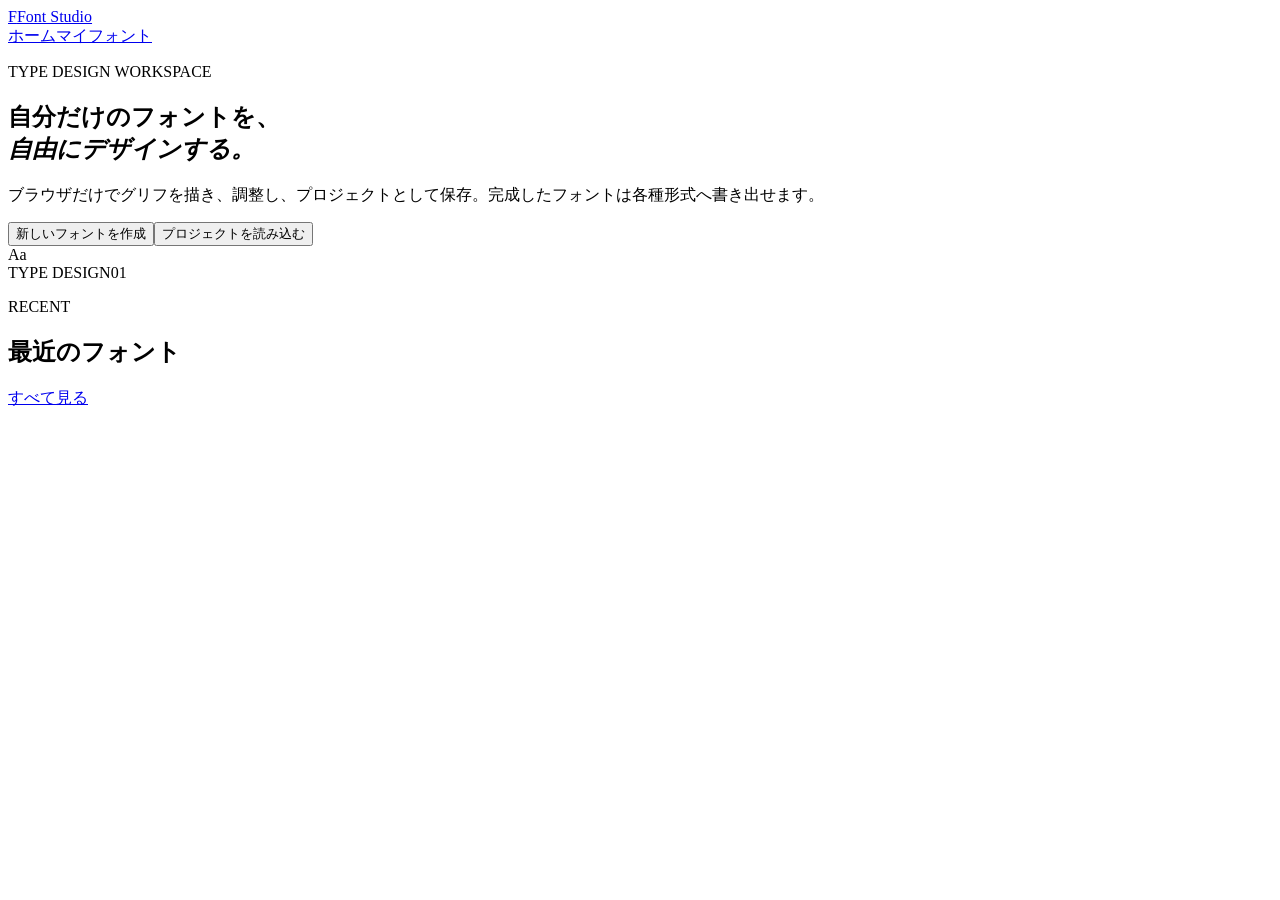
==== index.html @ 00878300 "Add files via upload" ====
<!doctype html>
<html lang="ja">
<head>
<meta charset="UTF-8">
<meta name="viewport" content="width=device-width,initial-scale=1">
<title>Font Studio</title>
<link rel="stylesheet" href="css/style.css">
</head>
<body>
<header class="topbar">
  <a class="brand" href="index.html"><span class="brand-mark">F</span><span>Font Studio</span></a>
  <nav><a class="active" href="index.html">ホーム</a><a href="mypage.html">マイフォント</a></nav>
</header>
<main class="home">
  <section class="hero">
    <div>
      <p class="eyebrow">TYPE DESIGN WORKSPACE</p>
      <h1>自分だけのフォントを、<br><em>自由にデザインする。</em></h1>
      <p class="lead">ブラウザだけでグリフを描き、調整し、プロジェクトとして保存。完成したフォントは各種形式へ書き出せます。</p>
      <div class="actions"><button class="primary" onclick="newFont()">新しいフォントを作成</button><button onclick="document.getElementById('import').click()">プロジェクトを読み込む</button><input id="import" type="file" accept=".json" hidden></div>
    </div>
    <div class="hero-card"><div class="hero-glyph">Aa</div><div class="hero-card-bottom"><span>TYPE DESIGN</span><span>01</span></div></div>
  </section>
  <section class="section">
    <div class="section-head"><div><p class="eyebrow">RECENT</p><h2>最近のフォント</h2></div><a href="mypage.html">すべて見る</a></div>
    <div id="recent" class="font-grid"></div>
  </section>
</main>
<script src="js/app.js"></script>
</body></html>
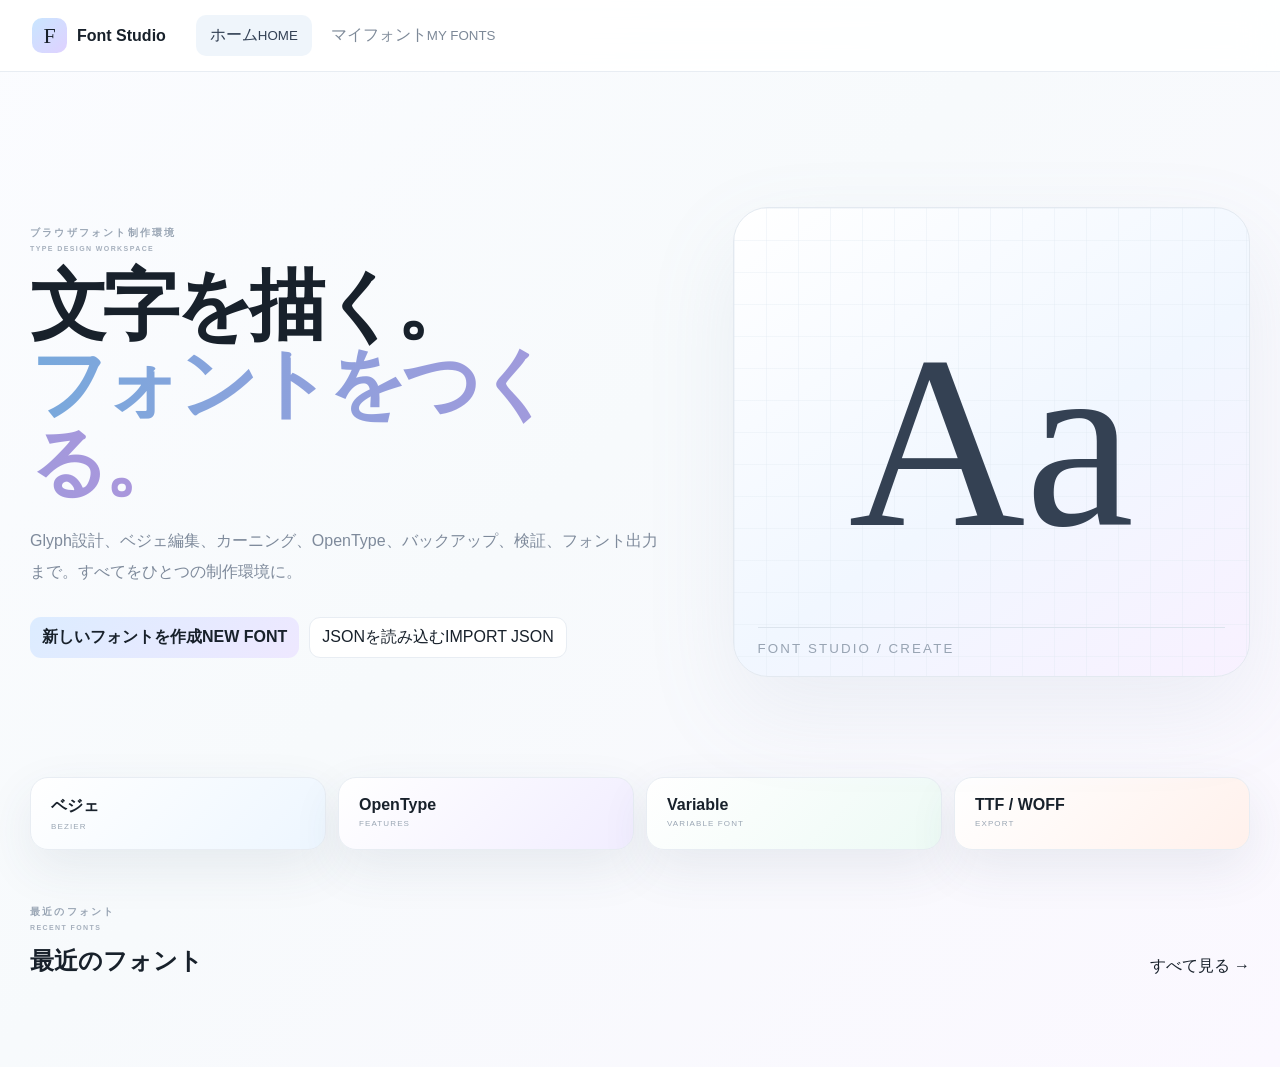
==== commit bf8c4ec5: "Add files via upload" ====
--- a/index.html
+++ b/index.html
@@ -1,30 +1 @@
-<!doctype html>
-<html lang="ja">
-<head>
-<meta charset="UTF-8">
-<meta name="viewport" content="width=device-width,initial-scale=1">
-<title>Font Studio</title>
-<link rel="stylesheet" href="css/style.css">
-</head>
-<body>
-<header class="topbar">
-  <a class="brand" href="index.html"><span class="brand-mark">F</span><span>Font Studio</span></a>
-  <nav><a class="active" href="index.html">ホーム</a><a href="mypage.html">マイフォント</a></nav>
-</header>
-<main class="home">
-  <section class="hero">
-    <div>
-      <p class="eyebrow">TYPE DESIGN WORKSPACE</p>
-      <h1>自分だけのフォントを、<br><em>自由にデザインする。</em></h1>
-      <p class="lead">ブラウザだけでグリフを描き、調整し、プロジェクトとして保存。完成したフォントは各種形式へ書き出せます。</p>
-      <div class="actions"><button class="primary" onclick="newFont()">新しいフォントを作成</button><button onclick="document.getElementById('import').click()">プロジェクトを読み込む</button><input id="import" type="file" accept=".json" hidden></div>
-    </div>
-    <div class="hero-card"><div class="hero-glyph">Aa</div><div class="hero-card-bottom"><span>TYPE DESIGN</span><span>01</span></div></div>
-  </section>
-  <section class="section">
-    <div class="section-head"><div><p class="eyebrow">RECENT</p><h2>最近のフォント</h2></div><a href="mypage.html">すべて見る</a></div>
-    <div id="recent" class="font-grid"></div>
-  </section>
-</main>
-<script src="js/app.js"></script>
-</body></html>+<!doctype html><html lang="ja"><head><meta charset="utf-8"><meta name="viewport" content="width=device-width,initial-scale=1"><meta name="theme-color" content="#f8fafc"><title>Font Studio</title><link rel="stylesheet" href="css/style.css"><link rel="stylesheet" href="css/studio.css"></head><body><header class="topbar"><a class="brand" href="index.html"><b>F</b><span>Font Studio</span></a><nav><a class="active" href="index.html">ホーム<small>HOME</small></a><a href="mypage.html">マイフォント<small>MY FONTS</small></a></nav></header><main class="home"><section class="hero"><div><p class="eyebrow">ブラウザフォント制作環境<span>TYPE DESIGN WORKSPACE</span></p><h1>文字を描く。<br><em>フォントをつくる。</em></h1><p class="lead">Glyph設計、ベジェ編集、カーニング、OpenType、バックアップ、検証、フォント出力まで。すべてをひとつの制作環境に。</p><div class="actions"><button class="primary" onclick="newFont()">新しいフォントを作成<span>NEW FONT</span></button><button onclick="document.querySelector('#import').click()">JSONを読み込む<span>IMPORT JSON</span></button><input id="import" type="file" accept=".json" hidden></div></div><div class="hero-art"><div>Aa</div><small>FONT STUDIO / CREATE</small></div></section><section class="feature-strip"><div><b>ベジェ</b><small>BEZIER</small></div><div><b>OpenType</b><small>FEATURES</small></div><div><b>Variable</b><small>VARIABLE FONT</small></div><div><b>TTF / WOFF</b><small>EXPORT</small></div></section><section class="section"><div class="section-head"><div><p class="eyebrow">最近のフォント<span>RECENT FONTS</span></p><h2>最近のフォント</h2></div><a href="mypage.html">すべて見る →</a></div><div id="recent" class="font-grid"></div></section></main><script src="js/app.js"></script><script src="js/studio.js"></script></body></html>
--- a/css/style.css
+++ b/css/style.css
@@ -0,0 +1,21 @@
+*{box-sizing:border-box}html,body{margin:0;min-height:100%;font-family:Inter,-apple-system,BlinkMacSystemFont,"Hiragino Sans","Yu Gothic",sans-serif;color:#293648;background:#fbfcff}body:before{content:"";position:fixed;inset:0;z-index:-2;background:radial-gradient(circle at 5% 5%,#eaf6ff 0,transparent 25%),radial-gradient(circle at 95% 10%,#f4edff 0,transparent 28%),radial-gradient(circle at 70% 100%,#ecfff7 0,transparent 30%)}button,input,select,textarea{font:inherit}button{border:1px solid #e0e7ef;background:#fff;color:#354255;border-radius:11px;padding:10px 14px;cursor:pointer;transition:.18s}button:hover{border-color:#c6d4e3;transform:translateY(-1px);box-shadow:0 10px 25px #7187a31a}a{text-decoration:none;color:inherit}.primary{border:0;background:linear-gradient(135deg,#c5e2ff,#dfd0ff);font-weight:750}.topbar,.editor-top{height:72px;display:flex;align-items:center;padding:0 32px;background:#ffffffdf;border-bottom:1px solid #e8edf3;backdrop-filter:blur(18px);position:sticky;top:0;z-index:30}.brand{display:flex;gap:10px;align-items:center;font-weight:800}.brand b{display:grid;place-items:center;width:35px;height:35px;border-radius:10px;background:linear-gradient(135deg,#c9e6ff,#dfd1ff);font:22px Georgia}.topbar nav{display:flex;gap:5px;margin-left:30px}.topbar nav a{padding:10px 14px;color:#7d8998;border-radius:10px}.topbar nav a.active,.topbar nav a:hover{background:#eff5fb;color:#334155}.home,.page{max-width:1280px;margin:auto;padding:65px 30px}.hero{min-height:610px;display:grid;grid-template-columns:1.1fr .9fr;gap:70px;align-items:center}.eyebrow{font-size:10px;letter-spacing:.22em;font-weight:850;color:#9aa6b5;margin:0 0 13px}.hero h1,h1{font-size:clamp(42px,6vw,78px);line-height:1.02;letter-spacing:-.06em;margin:0 0 25px}.hero h1 em{font-style:normal;background:linear-gradient(90deg,#78a9dc,#ad95dc);color:transparent;background-clip:text}.lead,.page-head p{color:#7e8a9b;line-height:1.9;max-width:670px}.actions{display:flex;gap:10px;margin-top:30px}.hero-art{height:470px;border:1px solid #e3e9f0;border-radius:35px;background:linear-gradient(145deg,#fff,#f1f7ff 55%,#f8f1ff);position:relative;display:grid;place-items:center;overflow:hidden;box-shadow:0 35px 90px #8399b21d}.hero-art:before{content:"";position:absolute;inset:0;background-image:linear-gradient(#dfe8f055 1px,transparent 1px),linear-gradient(90deg,#dfe8f055 1px,transparent 1px);background-size:32px 32px}.hero-art div{font:245px Georgia;z-index:1;color:#344153}.hero-art small{position:absolute;z-index:2;bottom:20px;left:24px;right:24px;border-top:1px solid #dce4ed;padding-top:13px;color:#98a4b3;letter-spacing:.16em}.section{margin-top:55px}.section-head,.page-head{display:flex;justify-content:space-between;align-items:end;gap:20px;margin-bottom:25px}.section-head h2,.page-head h1{margin:0}.font-grid{display:grid;grid-template-columns:repeat(auto-fill,minmax(235px,1fr));gap:18px}.font-card{background:#fff;border:1px solid #e3e9f0;border-radius:22px;padding:17px;cursor:pointer;transition:.2s}.font-card:hover{transform:translateY(-3px);box-shadow:0 22px 45px #7187a31b}.font-preview{height:175px;border-radius:16px;background:linear-gradient(135deg,#eef7ff,#f8f0ff);display:grid;place-items:center;font:82px Georgia}.font-meta{padding:14px 3px 2px}.font-meta strong{display:block}.font-meta span{display:block;color:#98a4b3;font-size:11px;margin-top:5px}.library-toolbar{display:flex;gap:10px;margin:30px 0}.library-toolbar input{flex:1}.page-head h1{font-size:52px}.narrow{max-width:950px}.checklist{background:#fff;border:1px solid #e2e8ef;border-radius:20px;padding:7px;margin:30px 0}.check{display:flex;justify-content:space-between;padding:14px 16px;border-bottom:1px solid #edf0f4}.check:last-child{border:0}.ok{color:#4c9b7c}.notice{padding:18px;border:1px solid #d9eaf8;background:#eef8ff;border-radius:16px;color:#6f8092;margin-top:25px}.export-grid{padding:22px;display:grid;grid-template-columns:repeat(2,1fr);gap:14px}.export-grid.big{padding:0}.export-card{text-align:left;min-height:105px;padding:22px;border-radius:18px}.export-card b{display:block;font-size:16px}.export-card span{display:block;color:#8995a4;font-size:12px;margin-top:8px}.editor-body{height:100vh;overflow:hidden}.editor-top{position:relative;gap:20px}.doc-tabs{display:flex;gap:3px;overflow:auto}.doc-tab{border:0;background:transparent;padding:9px 12px;color:#8190a1;white-space:nowrap}.doc-tab.active{background:#eef5fc;color:#3e6590}.top-actions{margin-left:auto;display:flex;gap:7px;align-items:center}.top-actions span{font-size:10px;color:#8d99a8}.mini{padding:9px 13px}.editor-layout{display:grid;grid-template-columns:82px minmax(0,1fr) 230px;height:calc(100vh - 72px)}.leftbar,.rightbar{background:#fff;border-right:1px solid #e7ecf2}.rightbar{border-right:0;border-left:1px solid #e7ecf2}.tool-section{padding:12px 9px;border-bottom:1px solid #edf0f4;display:grid;gap:5px}.tool{font-size:10px;padding:10px 4px}.tool.active{background:#edf5ff;border-color:#cfe2f5;color:#3e6a95}.small-tools{grid-template-columns:1fr}.editor-main{min-width:0;background:#f7f9fc}.view{display:none;height:100%;flex-direction:column}.view.active{display:flex}.viewbar{min-height:58px;background:#ffffffdd;border-bottom:1px solid #e5eaf0;display:flex;align-items:center;padding:9px 14px;gap:10px}.viewbar strong{font-size:13px}.viewbar input{margin-left:auto}.glyph-switch{display:flex;align-items:center;gap:5px}.glyph-switch select{min-width:80px}.view-tools{display:flex;gap:5px;margin-left:auto;align-items:center;flex-wrap:wrap}.canvas-stage{position:relative;flex:1;overflow:hidden}.canvas-stage canvas{width:100%;height:100%;display:block;touch-action:none}.canvas-stage #coords,.canvas-stage #selectionInfo{position:absolute;bottom:15px;padding:7px 10px;background:#fff;border:1px solid #e0e7ef;border-radius:9px;font:11px monospace;color:#728095}.canvas-stage #coords{left:15px}.canvas-stage #selectionInfo{right:15px}.glyph-grid{padding:18px;display:grid;grid-template-columns:repeat(auto-fill,minmax(78px,1fr));gap:9px;overflow:auto;align-content:start}.glyph-cell{height:90px;border:1px solid #e2e8ef;border-radius:13px;background:#fff;display:flex;flex-direction:column;align-items:center;justify-content:center;cursor:pointer}.glyph-cell:hover,.glyph-cell.selected{background:#f0f7ff;border-color:#bdd6ee}.glyph-cell b{font:33px Georgia}.glyph-cell span{font:9px monospace;color:#9aa5b3;margin-top:5px}.metrics-card{margin:20px;display:grid;grid-template-columns:1fr 1fr 1fr 1fr;gap:12px;background:#fff;border:1px solid #e3e8ef;border-radius:18px;padding:18px}.metric span{display:block;font-size:10px;color:#97a3b1}.metric b{font:35px Georgia}.metrics-card label,.form-grid label{display:flex;flex-direction:column;gap:7px;font-size:11px;font-weight:700;color:#768395}.kerning-list{margin:0 20px;background:#fff;border:1px solid #e3e8ef;border-radius:18px;overflow:auto}.kern-row{display:grid;grid-template-columns:60px 60px 1fr 80px;align-items:center;padding:11px 16px;border-bottom:1px solid #eef1f4;font-size:12px}.form-grid{padding:24px;display:grid;grid-template-columns:repeat(3,minmax(160px,1fr));gap:17px;overflow:auto}.live-preview{margin:20px;background:#fff;border-radius:20px;border:1px solid #e3e8ef;min-height:400px;padding:35px;white-space:pre-wrap;overflow:auto;font:72px/1.25 Georgia}.view textarea{margin:20px;height:100px;resize:vertical}.rightbar{padding:18px 14px;overflow:auto}.inspector-title{font-weight:800;margin-bottom:22px}.inspector-block{padding:15px 0;border-top:1px solid #edf0f4;display:grid;gap:8px}.inspector-block span{font-size:10px;color:#9aa5b3;text-transform:uppercase;letter-spacing:.12em}.inspector-block strong{font-size:18px}.transform-grid{display:grid;grid-template-columns:1fr 1fr;gap:6px}@media(max-width:950px){.editor-layout{grid-template-columns:65px minmax(0,1fr)}.rightbar{display:none}.doc-tabs{position:absolute;left:90px;right:170px;top:7px}.hero{grid-template-columns:1fr}.metrics-card{grid-template-columns:1fr 1fr}.form-grid{grid-template-columns:1fr 1fr}}@media(max-width:650px){.topbar,.editor-top{padding:0 13px}.home,.page{padding:40px 18px}.actions{flex-wrap:wrap}.hero-art{height:300px}.hero-art div{font-size:160px}.editor-top{height:auto;min-height:72px;flex-wrap:wrap;padding-top:9px;padding-bottom:8px}.doc-tabs{position:static;order:3;width:100%}.top-actions{margin-left:auto}.top-actions button:not(.primary){display:none}.editor-layout{height:calc(100vh - 105px)}.view-tools button:nth-child(n+5){display:none}.form-grid{grid-template-columns:1fr}.export-grid{grid-template-columns:1fr}.page-head{flex-direction:column;align-items:start}.page-head h1{font-size:43px}}
+
+/* Japanese-first typography / English ruby-style labels */
+.eyebrow,.en-label,.en-sub,.button-en,.doc-tab,.tool,.viewbar strong,.inspector-title,.inspector-block span,.top-actions button,.top-actions span{position:relative}
+.eyebrow>span,.en-label,.en-sub,.button-en,.doc-tab>span,.tool>span,.viewbar strong>span,.inspector-title>span{display:block;font-family:Inter,-apple-system,BlinkMacSystemFont,sans-serif;font-size:8px;line-height:1.15;letter-spacing:.12em;color:#a6b0bd;font-weight:650;margin-top:4px}
+.eyebrow>span{font-size:7px;letter-spacing:.2em;margin-top:5px}
+.en-label{font-size:9px;letter-spacing:.18em;margin-top:9px}
+.en-sub{font-size:9px;letter-spacing:.08em;margin-top:7px}
+.button-en{font-size:7px;margin-top:3px;color:#8291a2}
+.doc-tab{line-height:1.1}
+.doc-tab>span{font-size:6px;margin-top:3px;letter-spacing:.14em}
+.tool{line-height:1.15}
+.tool>span{font-size:6px;margin-top:3px;letter-spacing:.1em}
+.viewbar strong>span{font-size:7px;letter-spacing:.14em}
+.inspector-title>span{font-size:7px;margin-top:4px}
+.inspector-block span i{font-style:normal;font-size:7px;letter-spacing:.1em;color:#a6b0bd;margin-left:5px}
+.top-actions button span{display:block;font-size:6px;color:#9aa6b4;letter-spacing:.1em;margin-top:2px}
+.top-actions #saveStatus>span{font-size:6px;letter-spacing:.12em}
+h1>.en-label{display:block}
+.section-head h2 .en-label{display:block}
+@media(max-width:650px){.doc-tab>span{font-size:5px}.tool>span{font-size:5px}}
--- a/css/studio.css
+++ b/css/studio.css
@@ -0,0 +1,6 @@
+
+:root{--ink:#18212b;--muted:#8793a2;--line:#e8edf3;--panel:#fff;--bg:#f7f9fc;--blue:#cfe5ff;--lav:#e6ddff;--mint:#d9f4ea;--peach:#ffe7dc;--accent:#728fc1;--shadow:0 18px 50px rgba(54,74,100,.09)}
+body{color:var(--ink);background:linear-gradient(135deg,#fbfcff,#f7fafc 45%,#fbf8ff)}
+button,input,select,textarea{font:inherit}button{border:1px solid var(--line);background:#fff;color:var(--ink);border-radius:11px;padding:9px 12px;cursor:pointer;transition:.18s ease}button:hover{transform:translateY(-1px);border-color:#ccd7e5;box-shadow:0 8px 18px rgba(80,100,130,.08)}button.primary{background:linear-gradient(135deg,#dcecff,#eee8ff);border-color:#d7e2f2}.feature-strip{display:grid;grid-template-columns:repeat(4,1fr);gap:12px;margin:30px 0}.feature-strip>div{padding:18px 20px;border:1px solid var(--line);border-radius:18px;background:rgba(255,255,255,.75);box-shadow:var(--shadow)}.feature-strip>div:nth-child(1){background:linear-gradient(135deg,#fff,#edf6ff)}.feature-strip>div:nth-child(2){background:linear-gradient(135deg,#fff,#f1edff)}.feature-strip>div:nth-child(3){background:linear-gradient(135deg,#fff,#edfaf5)}.feature-strip>div:nth-child(4){background:linear-gradient(135deg,#fff,#fff1ec)}.feature-strip b,.feature-strip small{display:block}.feature-strip small{margin-top:5px;color:#9aa6b4;font-size:8px;letter-spacing:.14em}.doc-tabs{overflow:auto;display:flex;gap:5px;scrollbar-width:none}.doc-tabs::-webkit-scrollbar{display:none}.doc-tab{min-width:max-content;padding:7px 10px}.doc-tab span,.tool span,.top-actions span,.viewbar strong span{display:block;font-size:7px;color:#9aa6b4;letter-spacing:.1em;margin-top:3px}.view{display:none;height:100%}.view.active{display:block}.viewbar{min-height:52px;display:flex;align-items:center;gap:8px;padding:9px 12px;border-bottom:1px solid var(--line);background:rgba(255,255,255,.86);backdrop-filter:blur(12px);flex-wrap:wrap}.viewbar strong{margin-right:auto}.glyph-filters{display:flex;gap:7px;padding:12px;border-bottom:1px solid var(--line);overflow:auto}.glyph-grid{padding:14px;display:grid;grid-template-columns:repeat(auto-fill,minmax(90px,1fr));gap:10px;overflow:auto;height:calc(100% - 112px)}.glyph-card{background:#fff;border:1px solid var(--line);border-radius:14px;padding:12px;text-align:center;cursor:pointer}.glyph-card .char{font-size:34px;line-height:1.1}.glyph-card small{display:block;color:#9aa6b4;font-size:8px;margin-top:6px}.glyph-card.done{background:linear-gradient(135deg,#fff,#f1fbf7)}.metrics-card,.settings-grid,.compare-stage,.axis-panel,.panel-list{margin:14px;display:grid;gap:10px}.metrics-card{grid-template-columns:1fr repeat(3,1fr);padding:14px;border:1px solid var(--line);border-radius:16px;background:#fff}.metrics-card label,.settings-grid label{display:grid;gap:6px;color:#697687;font-size:12px}.metrics-card input,.settings-grid input,.settings-grid select,.form-grid input,.form-grid select{width:100%;box-sizing:border-box;border:1px solid var(--line);border-radius:10px;padding:9px;background:#fbfcfe}.metric b{font-size:30px}.kerning-list{padding:14px;display:grid;gap:8px;overflow:auto}.kern-row{display:grid;grid-template-columns:70px 70px 1fr 120px;gap:10px;align-items:center;border:1px solid var(--line);border-radius:12px;padding:9px;background:#fff}.live-preview{margin:14px;padding:30px;border:1px solid var(--line);border-radius:18px;min-height:320px;background:#fff;white-space:pre-wrap}.view textarea{margin:14px;width:calc(100% - 28px);min-height:100px;border:1px solid var(--line);border-radius:12px;padding:12px;box-sizing:border-box}.panel-list{grid-template-columns:1fr}.panel-row{display:grid;grid-template-columns:1fr auto;gap:10px;align-items:center;padding:13px 15px;border:1px solid var(--line);border-radius:13px;background:#fff}.panel-row small{display:block;color:#9aa6b4;margin-top:3px}.settings-grid{grid-template-columns:repeat(3,1fr);padding:16px;border:1px solid var(--line);border-radius:16px;background:#fff}.feature-grid{display:grid;grid-template-columns:repeat(3,1fr);gap:10px;padding:14px}.feature-grid label{border:1px solid var(--line);padding:13px;border-radius:12px;background:#fff}.feature-grid small{color:#9aa6b4;margin-left:5px}.shortcut-table{margin:14px;border:1px solid var(--line);border-radius:15px;background:#fff;overflow:hidden}.shortcut-table div{display:flex;justify-content:space-between;padding:13px 16px;border-bottom:1px solid var(--line)}kbd{padding:3px 7px;border:1px solid #dce3eb;border-bottom-width:2px;border-radius:6px;background:#f6f8fb;font-size:11px}.axis-row{display:grid;grid-template-columns:120px 1fr 80px;gap:10px;align-items:center;border:1px solid var(--line);border-radius:12px;padding:12px;background:#fff}.axis-row input[type=range]{width:100%}.variable-preview{text-align:center;font-size:140px;padding:40px;background:#fff;border:1px solid var(--line);margin:14px;border-radius:18px}.compare-stage{grid-template-columns:1fr 1fr}.compare-stage>div{padding:25px;background:#fff;border:1px solid var(--line);border-radius:16px}.compare-stage p{font-size:64px;margin:15px 0}.modal{position:fixed;inset:0;background:rgba(25,35,50,.18);backdrop-filter:blur(8px);display:grid;place-items:start center;padding-top:12vh;z-index:50}.modal.hidden{display:none}.palette{width:min(680px,92vw);background:#fff;border:1px solid var(--line);border-radius:18px;box-shadow:0 30px 80px rgba(35,50,75,.2);overflow:hidden}.palette input{width:100%;box-sizing:border-box;border:0;border-bottom:1px solid var(--line);padding:16px;font-size:16px;outline:none}.command-item{padding:12px 16px;cursor:pointer}.command-item:hover{background:#f4f7fb}.hint{margin:16px;color:#778494}.rightbar button{margin:3px}.editor-top{display:grid;grid-template-columns:auto minmax(0,1fr) auto;gap:12px;align-items:center}.top-actions{display:flex;gap:5px;align-items:center}.top-actions button,.top-actions a{white-space:nowrap}.top-actions>span{font-size:9px;color:#7c8897}.top-actions>span>span{display:inline;font-size:7px}.form-grid{padding:14px;display:grid;grid-template-columns:repeat(3,1fr);gap:12px}.form-grid label{display:grid;gap:6px;font-size:12px;color:#697687}
+@media(max-width:1100px){.editor-top{grid-template-columns:auto 1fr}.top-actions{grid-column:1/-1;justify-content:flex-end}.feature-grid,.settings-grid{grid-template-columns:repeat(2,1fr)}.metrics-card{grid-template-columns:1fr 1fr}.form-grid{grid-template-columns:repeat(2,1fr)}}
+@media(max-width:700px){.feature-strip{grid-template-columns:1fr 1fr}.editor-layout{grid-template-columns:54px 1fr}.rightbar{display:none}.doc-tabs{grid-column:1/-1}.editor-top{padding:7px}.top-actions{overflow:auto;justify-content:flex-start}.metrics-card,.settings-grid,.form-grid,.feature-grid,.compare-stage{grid-template-columns:1fr}.kern-row{grid-template-columns:45px 45px 1fr 80px}.compare-stage p{font-size:40px}.hero{grid-template-columns:1fr!important}.hero-art{min-height:180px}}
